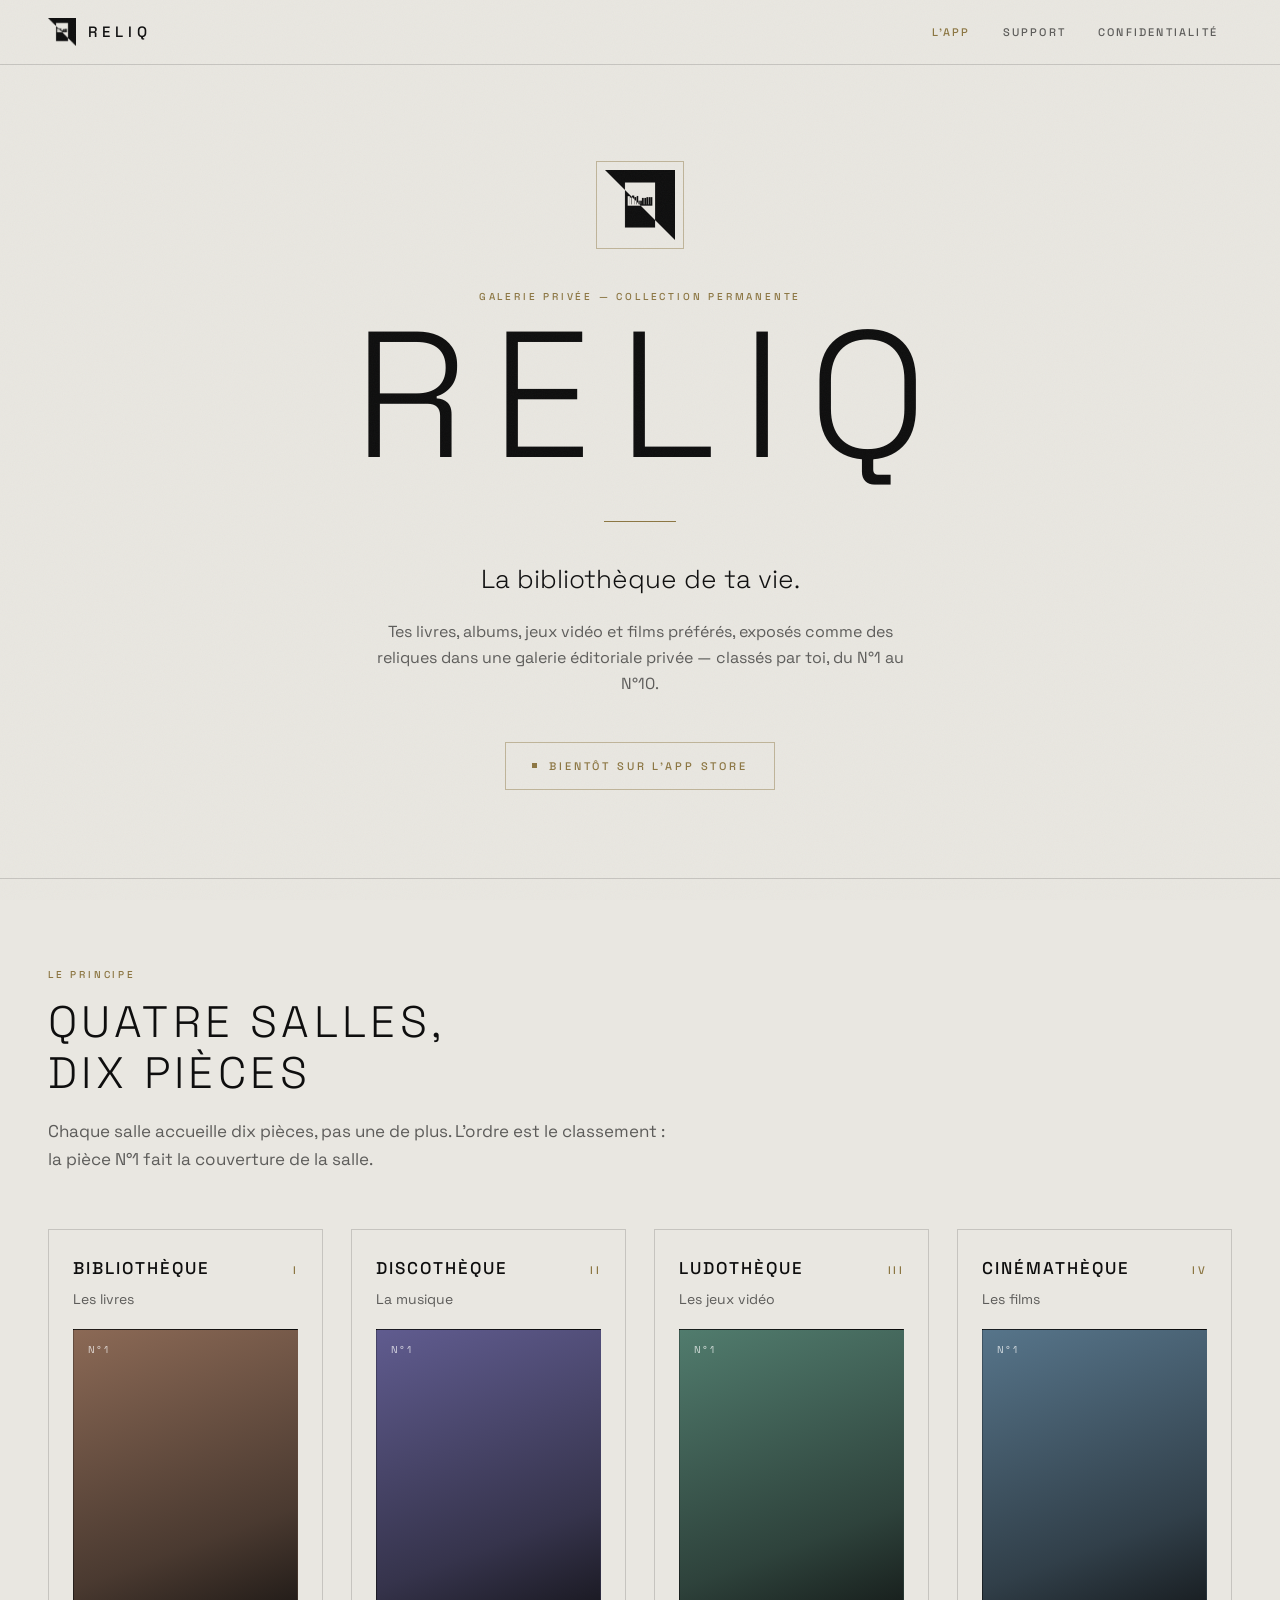
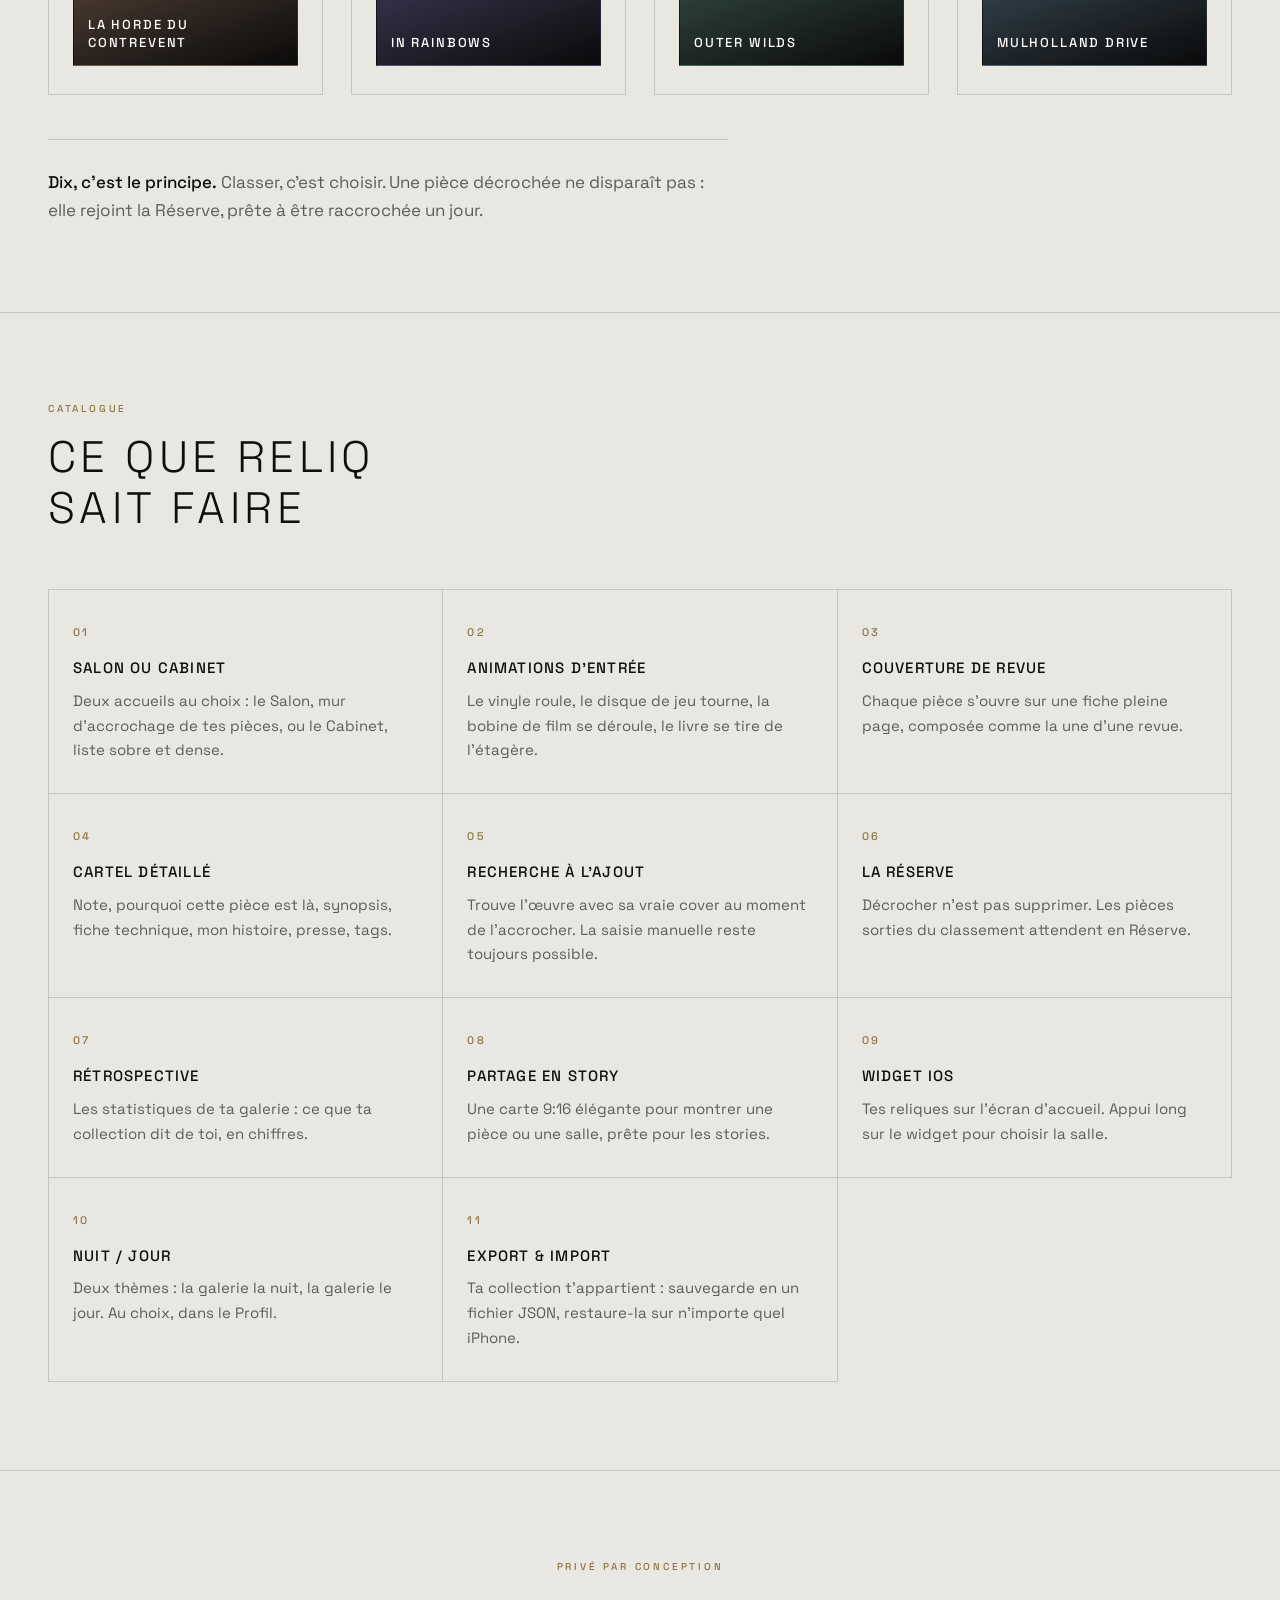
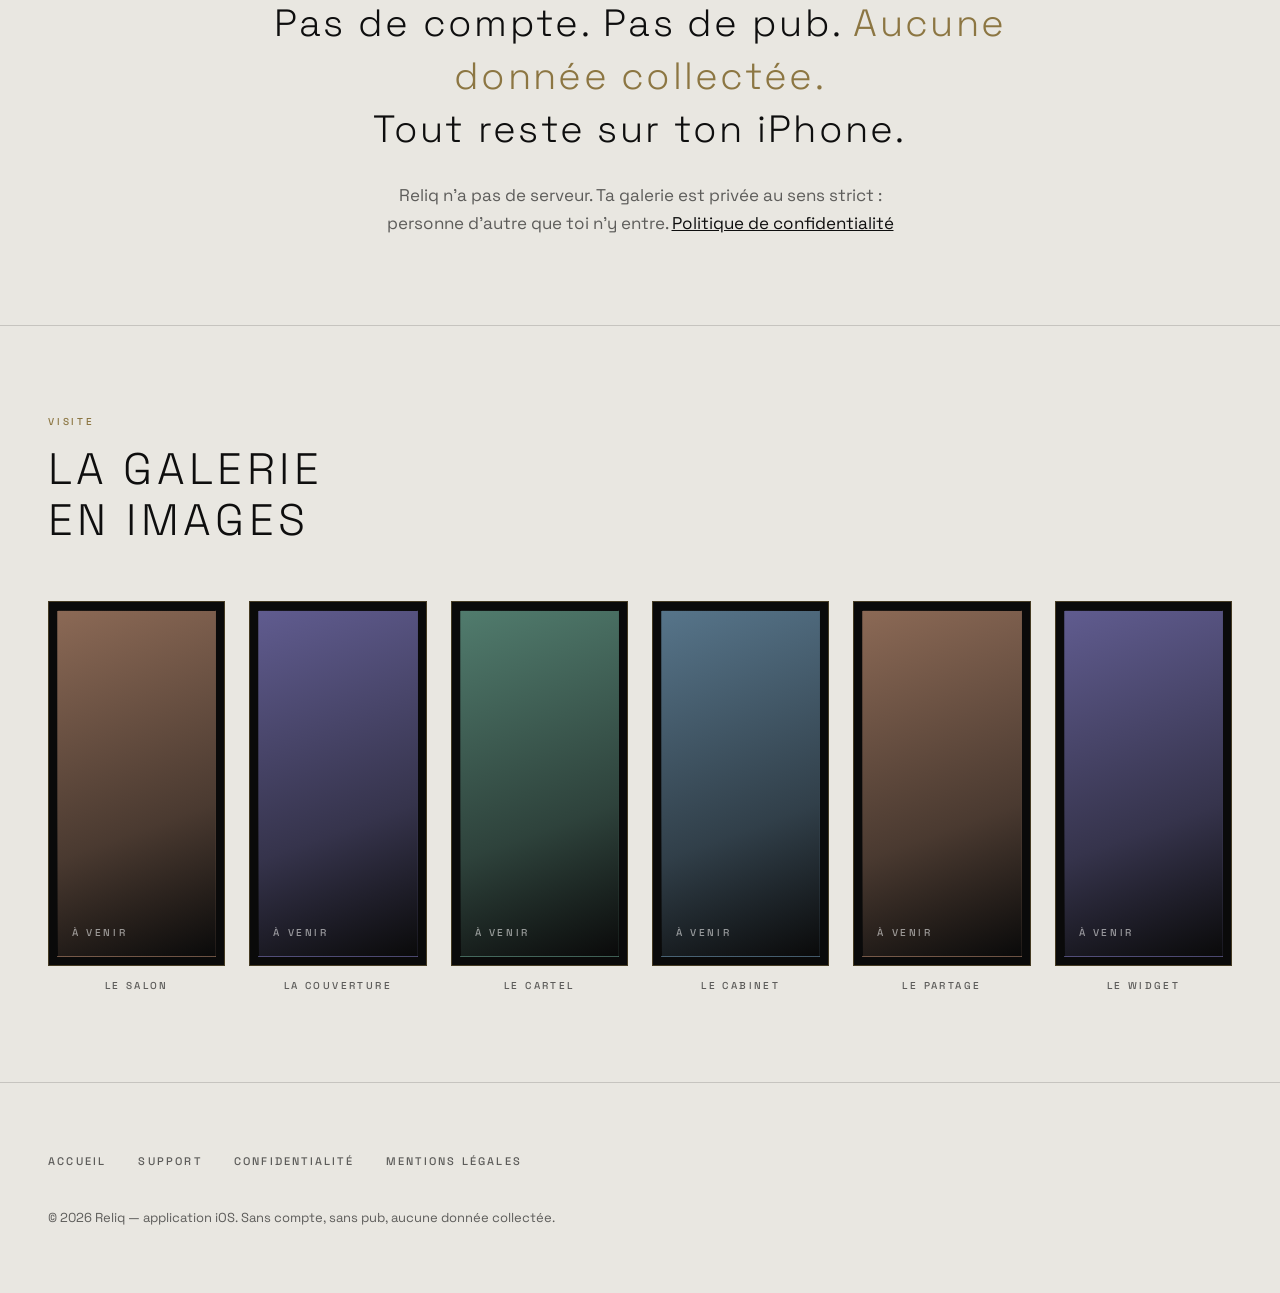
==== index.html @ 9c998a98 "site Reliq : accueil, support, confidentialité, mentions légales Co-Authored-By: Claude Fable 5 <nor" ====
<!DOCTYPE html>
<html lang="fr">
<head>
  <meta charset="utf-8" />
  <meta name="viewport" content="width=device-width, initial-scale=1" />
  <title>Reliq — La bibliothèque de ta vie</title>
  <meta name="description" content="Reliq expose tes livres, albums, jeux vidéo et films préférés comme des reliques dans une galerie éditoriale privée, classés par toi du N°1 au N°10. App iOS, sans compte, aucune donnée collectée." />
  <link rel="canonical" href="https://reliq.studiopaprika.fr/" />
  <link rel="icon" type="image/png" sizes="64x64" href="favicon.png" />
  <link rel="apple-touch-icon" href="apple-touch-icon.png" />
  <meta name="theme-color" content="#0A0A0A" />

  <!-- Open Graph -->
  <meta property="og:type" content="website" />
  <meta property="og:title" content="Reliq — La bibliothèque de ta vie" />
  <meta property="og:description" content="Tes livres, albums, jeux et films préférés exposés comme des reliques dans une galerie privée, classés du N°1 au N°10. Sans compte, aucune donnée collectée." />
  <meta property="og:url" content="https://reliq.studiopaprika.fr/" />
  <meta property="og:image" content="https://reliq.studiopaprika.fr/img/icon.png" />
  <meta property="og:locale" content="fr_FR" />

  <link rel="preconnect" href="https://fonts.googleapis.com" />
  <link rel="preconnect" href="https://fonts.gstatic.com" crossorigin />
  <link href="https://fonts.googleapis.com/css2?family=Space+Grotesk:wght@300;400;500;700&display=swap" rel="stylesheet" />
  <link rel="stylesheet" href="css/style.css" />

  <script type="application/ld+json">
  {
    "@context": "https://schema.org",
    "@type": "SoftwareApplication",
    "name": "Reliq",
    "operatingSystem": "iOS",
    "applicationCategory": "LifestyleApplication",
    "description": "La bibliothèque de ta vie : tes livres, albums, jeux vidéo et films préférés exposés comme des reliques dans une galerie éditoriale privée, classés du N°1 au N°10.",
    "inLanguage": "fr"
  }
  </script>
</head>
<body>

  <header class="entete">
    <div class="conteneur">
      <a class="marque" href="./">
        <img src="img/icon.png" alt="" width="28" height="28" />
        Reliq
      </a>
      <nav>
        <a href="./" aria-current="page">L'app</a>
        <a href="support.html">Support</a>
        <a href="confidentialite.html">Confidentialité</a>
      </nav>
    </div>
  </header>

  <main>

    <!-- Hero -->
    <section class="hero">
      <div class="conteneur">
        <img class="icone" src="img/icon.png" alt="Icône de l'app Reliq" width="88" height="88" />
        <span class="cartel-libelle">Galerie privée — Collection permanente</span>
        <h1>Reliq</h1>
        <div class="filet-hero" aria-hidden="true"></div>
        <p class="accroche">La bibliothèque de ta vie.</p>
        <p class="sous-accroche">
          Tes livres, albums, jeux vidéo et films préférés, exposés comme des reliques
          dans une galerie éditoriale privée — classés par toi, du N°1 au N°10.
        </p>
        <span class="badge-bientot">Bientôt sur l'App Store</span>
        <!-- À la sortie, remplacer le badge ci-dessus par :
        <a class="badge-bientot" href="https://apps.apple.com/app/id6789882523">Télécharger sur l'App Store</a>
        -->
      </div>
    </section>

    <!-- Quatre salles, dix pièces -->
    <section class="section" id="salles">
      <div class="conteneur">
        <header class="tete-section">
          <span class="cartel-libelle">Le principe</span>
          <h2>Quatre salles,<br />dix pièces</h2>
          <p class="intro">
            Chaque salle accueille dix pièces, pas une de plus.
            L'ordre est le classement&nbsp;: la pièce N°1 fait la couverture de la salle.
          </p>
        </header>

        <div class="salles">
          <article class="salle">
            <div class="tete-salle">
              <h3>Bibliothèque</h3>
              <span class="numero">I</span>
            </div>
            <p class="medium">Les livres</p>
            <div class="cover cover-terre" role="img" aria-label="Cover générative de la Bibliothèque">
              <span class="n1">N°1</span>
              <span class="titre-cover">La Horde du Contrevent</span>
            </div>
          </article>

          <article class="salle">
            <div class="tete-salle">
              <h3>Discothèque</h3>
              <span class="numero">II</span>
            </div>
            <p class="medium">La musique</p>
            <div class="cover cover-encre" role="img" aria-label="Cover générative de la Discothèque">
              <span class="n1">N°1</span>
              <span class="titre-cover">In Rainbows</span>
            </div>
          </article>

          <article class="salle">
            <div class="tete-salle">
              <h3>Ludothèque</h3>
              <span class="numero">III</span>
            </div>
            <p class="medium">Les jeux vidéo</p>
            <div class="cover cover-verdigris" role="img" aria-label="Cover générative de la Ludothèque">
              <span class="n1">N°1</span>
              <span class="titre-cover">Outer Wilds</span>
            </div>
          </article>

          <article class="salle">
            <div class="tete-salle">
              <h3>Cinémathèque</h3>
              <span class="numero">IV</span>
            </div>
            <p class="medium">Les films</p>
            <div class="cover cover-acier" role="img" aria-label="Cover générative de la Cinémathèque">
              <span class="n1">N°1</span>
              <span class="titre-cover">Mulholland Drive</span>
            </div>
          </article>
        </div>

        <p class="note-salles">
          <strong>Dix, c'est le principe.</strong> Classer, c'est choisir. Une pièce décrochée
          ne disparaît pas : elle rejoint la Réserve, prête à être raccrochée un jour.
        </p>
      </div>
    </section>

    <!-- Fonctionnalités -->
    <section class="section" id="fonctionnalites">
      <div class="conteneur">
        <header class="tete-section">
          <span class="cartel-libelle">Catalogue</span>
          <h2>Ce que Reliq<br />sait faire</h2>
        </header>

        <div class="catalogue">
          <article class="piece-catalogue">
            <span class="numero">01</span>
            <h3>Salon ou Cabinet</h3>
            <p>Deux accueils au choix : le Salon, mur d'accrochage de tes pièces, ou le Cabinet, liste sobre et dense.</p>
          </article>
          <article class="piece-catalogue">
            <span class="numero">02</span>
            <h3>Animations d'entrée</h3>
            <p>Le vinyle roule, le disque de jeu tourne, la bobine de film se déroule, le livre se tire de l'étagère.</p>
          </article>
          <article class="piece-catalogue">
            <span class="numero">03</span>
            <h3>Couverture de revue</h3>
            <p>Chaque pièce s'ouvre sur une fiche pleine page, composée comme la une d'une revue.</p>
          </article>
          <article class="piece-catalogue">
            <span class="numero">04</span>
            <h3>Cartel détaillé</h3>
            <p>Note, pourquoi cette pièce est là, synopsis, fiche technique, mon histoire, presse, tags.</p>
          </article>
          <article class="piece-catalogue">
            <span class="numero">05</span>
            <h3>Recherche à l'ajout</h3>
            <p>Trouve l'œuvre avec sa vraie cover au moment de l'accrocher. La saisie manuelle reste toujours possible.</p>
          </article>
          <article class="piece-catalogue">
            <span class="numero">06</span>
            <h3>La Réserve</h3>
            <p>Décrocher n'est pas supprimer. Les pièces sorties du classement attendent en Réserve.</p>
          </article>
          <article class="piece-catalogue">
            <span class="numero">07</span>
            <h3>Rétrospective</h3>
            <p>Les statistiques de ta galerie : ce que ta collection dit de toi, en chiffres.</p>
          </article>
          <article class="piece-catalogue">
            <span class="numero">08</span>
            <h3>Partage en story</h3>
            <p>Une carte 9:16 élégante pour montrer une pièce ou une salle, prête pour les stories.</p>
          </article>
          <article class="piece-catalogue">
            <span class="numero">09</span>
            <h3>Widget iOS</h3>
            <p>Tes reliques sur l'écran d'accueil. Appui long sur le widget pour choisir la salle.</p>
          </article>
          <article class="piece-catalogue">
            <span class="numero">10</span>
            <h3>Nuit / Jour</h3>
            <p>Deux thèmes : la galerie la nuit, la galerie le jour. Au choix, dans le Profil.</p>
          </article>
          <article class="piece-catalogue">
            <span class="numero">11</span>
            <h3>Export &amp; import</h3>
            <p>Ta collection t'appartient : sauvegarde en un fichier JSON, restaure-la sur n'importe quel iPhone.</p>
          </article>
        </div>
      </div>
    </section>

    <!-- Privé par conception -->
    <section class="section prive" id="prive">
      <div class="conteneur">
        <span class="cartel-libelle">Privé par conception</span>
        <p class="declaration">
          Pas de compte. Pas de pub. <em>Aucune donnée collectée.</em><br />
          Tout reste sur ton iPhone.
        </p>
        <p class="detail-prive">
          Reliq n'a pas de serveur. Ta galerie est privée au sens strict :
          personne d'autre que toi n'y entre.
          <a href="confidentialite.html">Politique de confidentialité</a>
        </p>
      </div>
    </section>

    <!-- Captures -->
    <section class="section" id="captures">
      <div class="conteneur">
        <header class="tete-section">
          <span class="cartel-libelle">Visite</span>
          <h2>La galerie<br />en images</h2>
        </header>

        <div class="galerie-captures">
          <figure class="cadre">
            <div class="ecran">
              <object data="img/reliq_salon.png" type="image/png" aria-label="Capture d'écran : le Salon">
                <div class="cover cover-terre"><span class="a-venir">À venir</span></div>
              </object>
            </div>
            <figcaption>Le Salon</figcaption>
          </figure>
          <figure class="cadre">
            <div class="ecran">
              <object data="img/reliq_fiche.png" type="image/png" aria-label="Capture d'écran : la fiche couverture de revue">
                <div class="cover cover-encre"><span class="a-venir">À venir</span></div>
              </object>
            </div>
            <figcaption>La couverture</figcaption>
          </figure>
          <figure class="cadre">
            <div class="ecran">
              <object data="img/reliq_detail.png" type="image/png" aria-label="Capture d'écran : le cartel détaillé">
                <div class="cover cover-verdigris"><span class="a-venir">À venir</span></div>
              </object>
            </div>
            <figcaption>Le cartel</figcaption>
          </figure>
          <figure class="cadre">
            <div class="ecran">
              <object data="img/reliq_liste.png" type="image/png" aria-label="Capture d'écran : le Cabinet en liste">
                <div class="cover cover-acier"><span class="a-venir">À venir</span></div>
              </object>
            </div>
            <figcaption>Le Cabinet</figcaption>
          </figure>
          <figure class="cadre">
            <div class="ecran">
              <object data="img/reliq_partage.png" type="image/png" aria-label="Capture d'écran : le partage en story">
                <div class="cover cover-terre"><span class="a-venir">À venir</span></div>
              </object>
            </div>
            <figcaption>Le partage</figcaption>
          </figure>
          <figure class="cadre">
            <div class="ecran">
              <object data="img/reliq_widget.png" type="image/png" aria-label="Capture d'écran : le widget iOS">
                <div class="cover cover-encre"><span class="a-venir">À venir</span></div>
              </object>
            </div>
            <figcaption>Le widget</figcaption>
          </figure>
        </div>
      </div>
    </section>

  </main>

  <footer class="pied">
    <div class="conteneur">
      <nav>
        <a href="./">Accueil</a>
        <a href="support.html">Support</a>
        <a href="confidentialite.html">Confidentialité</a>
        <a href="mentions-legales.html">Mentions légales</a>
      </nav>
      <p class="signature">© 2026 Reliq — application iOS. Sans compte, sans pub, aucune donnée collectée.</p>
    </div>
  </footer>

</body>
</html>
---- css/style.css ----
/* ================================================================
   RELIQ — reliq.studiopaprika.fr
   Musée éditorial, galerie privée la nuit.
   Thème Nuit par défaut, thème Jour via prefers-color-scheme.
   ================================================================ */

:root {
  --fond: #0A0A0A;
  --texte: #FFFFFF;
  --texte-2: rgba(255, 255, 255, 0.64);
  --or: #C9B37E;
  --filet: rgba(255, 255, 255, 0.14);
  --filet-or: rgba(201, 179, 126, 0.38);
  --grain-opacite: 0.05;

  --serif: 'Space Grotesk', system-ui, sans-serif;
}

@media (prefers-color-scheme: light) {
  :root {
    --fond: #E9E7E1;
    --texte: #0E0E0E;
    --texte-2: rgba(14, 14, 14, 0.64);
    --or: #8C7642;
    --filet: rgba(14, 14, 14, 0.16);
    --filet-or: rgba(140, 118, 66, 0.45);
    --grain-opacite: 0.04;
  }
}

* { box-sizing: border-box; margin: 0; padding: 0; }

html { scroll-behavior: smooth; }
@media (prefers-reduced-motion: reduce) {
  html { scroll-behavior: auto; }
  * { transition: none !important; animation: none !important; }
}

body {
  background: var(--fond);
  color: var(--texte);
  font-family: var(--serif);
  font-weight: 400;
  font-size: 17px;
  line-height: 1.65;
  -webkit-font-smoothing: antialiased;
  overflow-x: hidden;
}

/* Grain photographique (décor pur, aucune interaction) */
body::after {
  content: "";
  position: fixed;
  inset: 0;
  z-index: 9999;
  pointer-events: none;
  opacity: var(--grain-opacite);
  background-image: url("data:image/svg+xml,%3Csvg xmlns='http://www.w3.org/2000/svg' width='240' height='240'%3E%3Cfilter id='g'%3E%3CfeTurbulence type='fractalNoise' baseFrequency='0.9' numOctaves='2' stitchTiles='stitch'/%3E%3C/filter%3E%3Crect width='100%25' height='100%25' filter='url(%23g)'/%3E%3C/svg%3E");
}

img { display: block; max-width: 100%; }
a { color: var(--texte); }

.conteneur {
  max-width: 1240px;
  margin: 0 auto;
  padding: 0 28px;
}

/* ---------------- Cartel (petits libellés de musée) ---------------- */

.cartel-libelle {
  display: block;
  font-size: 10px;
  font-weight: 500;
  letter-spacing: 0.28em;
  text-transform: uppercase;
  color: var(--or);
}

.numero {
  font-size: 11px;
  font-weight: 500;
  letter-spacing: 0.22em;
  color: var(--or);
}

/* ---------------- En-tête ---------------- */

.entete {
  border-bottom: 1px solid var(--filet);
  position: relative;
  z-index: 10;
}

.entete .conteneur {
  display: flex;
  align-items: center;
  justify-content: space-between;
  min-height: 64px;
  gap: 16px;
}

.marque {
  display: inline-flex;
  align-items: center;
  gap: 12px;
  text-decoration: none;
  font-weight: 500;
  font-size: 15px;
  letter-spacing: 0.34em;
  text-transform: uppercase;
  min-height: 44px;
}

.marque img { width: 28px; height: 28px; }

.entete nav {
  display: flex;
  align-items: center;
  gap: 4px;
}

.entete nav a {
  display: inline-flex;
  align-items: center;
  min-height: 44px;
  padding: 0 14px;
  text-decoration: none;
  font-size: 11px;
  font-weight: 500;
  letter-spacing: 0.2em;
  text-transform: uppercase;
  color: var(--texte-2);
}

.entete nav a:hover,
.entete nav a[aria-current="page"] { color: var(--or); }

/* ---------------- Hero ---------------- */

.hero {
  padding: 96px 0 88px;
  text-align: center;
  border-bottom: 1px solid var(--filet);
}

.hero .icone {
  width: 88px;
  height: 88px;
  margin: 0 auto 40px;
  border: 1px solid var(--filet-or);
  padding: 8px;
}

.hero h1 {
  font-size: clamp(64px, 14vw, 180px);
  font-weight: 300;
  letter-spacing: 0.14em;
  text-indent: 0.14em; /* compense la dernière lettre pour un vrai centrage */
  line-height: 1;
  text-transform: uppercase;
}

.hero .filet-hero {
  width: 72px;
  height: 1px;
  background: var(--or);
  margin: 36px auto;
}

.hero .accroche {
  font-size: clamp(20px, 2.6vw, 26px);
  font-weight: 300;
  max-width: 620px;
  margin: 0 auto;
}

.hero .sous-accroche {
  color: var(--texte-2);
  max-width: 560px;
  margin: 18px auto 0;
  font-size: 16px;
}

.badge-bientot {
  display: inline-flex;
  align-items: center;
  gap: 12px;
  margin-top: 44px;
  padding: 14px 26px;
  min-height: 48px;
  border: 1px solid var(--filet-or);
  font-size: 11px;
  font-weight: 500;
  letter-spacing: 0.26em;
  text-transform: uppercase;
  color: var(--or);
  cursor: default;
  user-select: none;
}

.badge-bientot::before {
  content: "";
  width: 5px;
  height: 5px;
  background: var(--or);
}

/* ---------------- Sections ---------------- */

.section {
  padding: 88px 0;
  border-bottom: 1px solid var(--filet);
}

.tete-section {
  margin-bottom: 56px;
}

.tete-section h2 {
  font-size: clamp(28px, 4vw, 44px);
  font-weight: 300;
  letter-spacing: 0.1em;
  text-transform: uppercase;
  line-height: 1.15;
  margin-top: 14px;
}

.tete-section .intro {
  color: var(--texte-2);
  max-width: 620px;
  margin-top: 18px;
}

/* ---------------- Salles ---------------- */

.salles {
  display: grid;
  grid-template-columns: repeat(4, 1fr);
  gap: 28px;
}

.salle {
  border: 1px solid var(--filet);
  padding: 24px 24px 28px;
  display: flex;
  flex-direction: column;
  gap: 18px;
}

.salle .tete-salle {
  display: flex;
  align-items: baseline;
  justify-content: space-between;
  gap: 8px;
}

.salle h3 {
  font-size: 17px;
  font-weight: 500;
  letter-spacing: 0.12em;
  text-transform: uppercase;
}

.salle .medium {
  color: var(--texte-2);
  font-size: 14px;
  margin-top: -12px;
}

/* Cover générative 2:3 — saturation faible, une teinte par salle */
.cover {
  aspect-ratio: 2 / 3;
  width: 100%;
  position: relative;
  display: flex;
  align-items: flex-end;
  padding: 14px;
  border: 1px solid var(--filet);
}

.cover .titre-cover {
  color: #FFFFFF;
  font-size: 13px;
  font-weight: 500;
  letter-spacing: 0.14em;
  text-transform: uppercase;
  line-height: 1.35;
}

.cover .a-venir {
  font-size: 10px;
  font-weight: 500;
  letter-spacing: 0.26em;
  text-transform: uppercase;
  color: rgba(255, 255, 255, 0.55);
}

.cover .n1 {
  position: absolute;
  top: 12px;
  left: 14px;
  font-size: 10px;
  letter-spacing: 0.24em;
  color: rgba(255, 255, 255, 0.72);
}

.cover-terre    { background: linear-gradient(160deg, hsl(22, 24%, 44%) 0%, hsl(22, 21%, 24%) 62%, #0A0A0A 100%); }
.cover-encre    { background: linear-gradient(160deg, hsl(245, 22%, 46%) 0%, hsl(245, 19%, 25%) 62%, #0A0A0A 100%); }
.cover-verdigris{ background: linear-gradient(160deg, hsl(160, 21%, 40%) 0%, hsl(160, 18%, 22%) 62%, #0A0A0A 100%); }
.cover-acier    { background: linear-gradient(160deg, hsl(205, 23%, 44%) 0%, hsl(205, 20%, 24%) 62%, #0A0A0A 100%); }

.note-salles {
  margin-top: 44px;
  padding-top: 28px;
  border-top: 1px solid var(--filet);
  color: var(--texte-2);
  max-width: 680px;
}

.note-salles strong { color: var(--texte); font-weight: 500; }

/* ---------------- Fonctionnalités ---------------- */

.catalogue {
  display: grid;
  grid-template-columns: repeat(3, 1fr);
  border-top: 1px solid var(--filet);
  border-left: 1px solid var(--filet);
}

.piece-catalogue {
  border-right: 1px solid var(--filet);
  border-bottom: 1px solid var(--filet);
  padding: 26px 24px 30px;
}

.piece-catalogue h3 {
  font-size: 15px;
  font-weight: 500;
  letter-spacing: 0.08em;
  text-transform: uppercase;
  margin: 12px 0 8px;
}

.piece-catalogue p {
  color: var(--texte-2);
  font-size: 15px;
}

/* ---------------- Privé par conception ---------------- */

.prive {
  text-align: center;
}

.prive .declaration {
  font-size: clamp(24px, 3.4vw, 38px);
  font-weight: 300;
  letter-spacing: 0.06em;
  max-width: 880px;
  margin: 22px auto 0;
  line-height: 1.4;
}

.prive .declaration em {
  font-style: normal;
  color: var(--or);
}

.prive .detail-prive {
  color: var(--texte-2);
  max-width: 560px;
  margin: 24px auto 0;
}

/* ---------------- Captures ---------------- */

.galerie-captures {
  display: grid;
  grid-template-columns: repeat(6, 1fr);
  gap: 24px;
}

.cadre {
  display: flex;
  flex-direction: column;
  gap: 12px;
}

.cadre .ecran {
  border: 1px solid var(--filet-or);
  padding: 8px;
  background: #0A0A0A;
}

.cadre object,
.cadre img {
  width: 100%;
  aspect-ratio: 1320 / 2868;
  display: block;
  object-fit: cover;
}

/* Placeholder générique tant que la capture n'existe pas */
.cadre .cover {
  aspect-ratio: 1320 / 2868;
  height: 100%;
}

.cadre figcaption {
  font-size: 10px;
  font-weight: 500;
  letter-spacing: 0.24em;
  text-transform: uppercase;
  color: var(--texte-2);
  text-align: center;
}

/* ---------------- Pages texte (support, confidentialité, mentions) ---------------- */

.page-texte {
  max-width: 760px;
  margin: 0 auto;
  padding: 72px 28px 96px;
}

.page-texte header.tete-page { margin-bottom: 56px; }

.page-texte h1 {
  font-size: clamp(32px, 6vw, 56px);
  font-weight: 300;
  letter-spacing: 0.12em;
  text-transform: uppercase;
  line-height: 1.1;
  margin-top: 14px;
}

.page-texte .date {
  color: var(--texte-2);
  margin-top: 14px;
  font-size: 15px;
}

.page-texte section { margin-top: 52px; }

.page-texte h2 {
  font-size: 12px;
  font-weight: 500;
  letter-spacing: 0.26em;
  text-transform: uppercase;
  color: var(--or);
  padding-bottom: 12px;
  border-bottom: 1px solid var(--filet);
  margin-bottom: 20px;
}

.page-texte h3 {
  font-size: 16px;
  font-weight: 500;
  margin: 26px 0 6px;
}

.page-texte p { color: var(--texte-2); margin-bottom: 12px; }
.page-texte p strong { color: var(--texte); font-weight: 500; }
.page-texte ul { color: var(--texte-2); padding-left: 20px; margin-bottom: 12px; }
.page-texte li { margin-bottom: 6px; }

.page-texte a { color: var(--or); text-decoration-color: var(--filet-or); }

.bouton-mail {
  display: inline-flex;
  align-items: center;
  min-height: 48px;
  padding: 12px 24px;
  border: 1px solid var(--filet-or);
  color: var(--or);
  text-decoration: none;
  font-size: 12px;
  font-weight: 500;
  letter-spacing: 0.2em;
  text-transform: uppercase;
  margin: 6px 0 10px;
}

.bouton-mail:hover { background: rgba(201, 179, 126, 0.08); }

.mention-tmdb {
  border: 1px solid var(--filet);
  padding: 16px 20px;
  font-size: 14px;
  color: var(--texte-2);
  margin-top: 16px;
}

/* ---------------- Pied de page ---------------- */

.pied {
  padding: 56px 0 64px;
}

.pied .conteneur {
  display: flex;
  flex-direction: column;
  gap: 24px;
}

.pied nav {
  display: flex;
  flex-wrap: wrap;
  gap: 4px 8px;
}

.pied nav a {
  display: inline-flex;
  align-items: center;
  min-height: 44px;
  padding: 0 12px 0 0;
  margin-right: 12px;
  text-decoration: none;
  font-size: 11px;
  font-weight: 500;
  letter-spacing: 0.2em;
  text-transform: uppercase;
  color: var(--texte-2);
}

.pied nav a:hover { color: var(--or); }

.pied .signature {
  color: var(--texte-2);
  font-size: 13px;
}

/* ---------------- Responsive ---------------- */

@media (max-width: 1023px) {
  .salles { grid-template-columns: repeat(2, 1fr); }
  .salle .cover { max-width: 340px; }
  .catalogue { grid-template-columns: repeat(2, 1fr); }
  .galerie-captures { grid-template-columns: repeat(3, 1fr); }
}

/* Écrans larges mais bas (paysage déplié type pliable, fenêtres basses) :
   le hero ne dépend pas de 100vh, on resserre juste le rythme vertical
   pour qu'il reste lisible sans être écrasé. */
@media (min-width: 600px) and (max-height: 700px) {
  .hero { padding: 48px 0 56px; }
  .hero .icone { width: 64px; height: 64px; margin-bottom: 24px; }
  .hero h1 { font-size: clamp(56px, 10vw, 110px); }
  .hero .filet-hero { margin: 24px auto; }
  .hero .accroche { font-size: clamp(18px, 2.2vw, 22px); }
  .badge-bientot { margin-top: 28px; }
  .section { padding: 64px 0; }
  .tete-section { margin-bottom: 40px; }
}

@media (max-width: 599px) {
  body { font-size: 16px; }

  .conteneur { padding: 0 20px; }

  .entete .conteneur { min-height: 56px; }
  .marque { letter-spacing: 0.26em; font-size: 13px; }
  .entete nav a { padding: 0 10px; font-size: 10px; }

  .hero { padding: 64px 0 60px; }
  .hero .icone { width: 68px; height: 68px; margin-bottom: 32px; }

  .section { padding: 64px 0; }
  .tete-section { margin-bottom: 40px; }

  .salles { grid-template-columns: repeat(2, 1fr); gap: 14px; }
  .salle { padding: 16px 14px 18px; }
  .salle h3 { font-size: 13px; letter-spacing: 0.08em; }
  .salle .medium { font-size: 12px; }
  .cover .titre-cover { font-size: 11px; }
  .catalogue { grid-template-columns: 1fr; }
  .galerie-captures { grid-template-columns: repeat(2, 1fr); gap: 16px; }

  .page-texte { padding: 56px 20px 72px; }
}
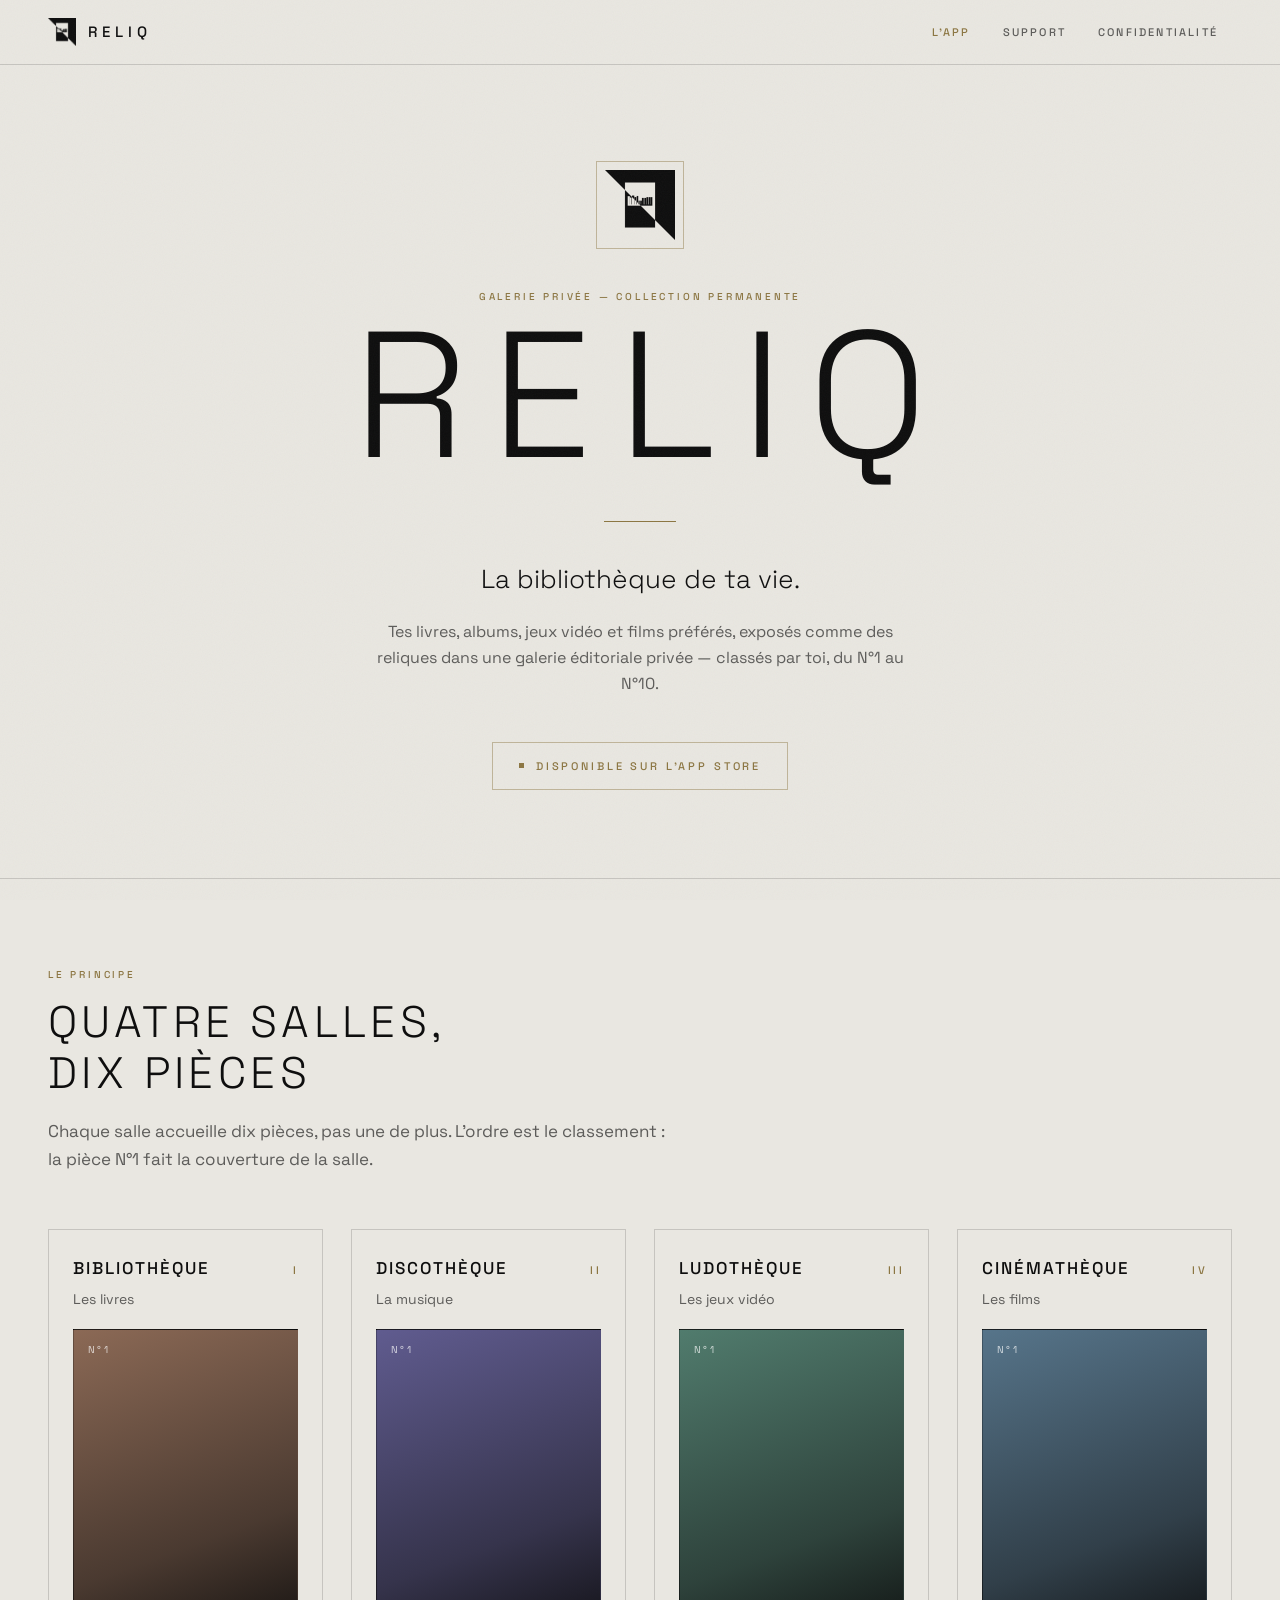
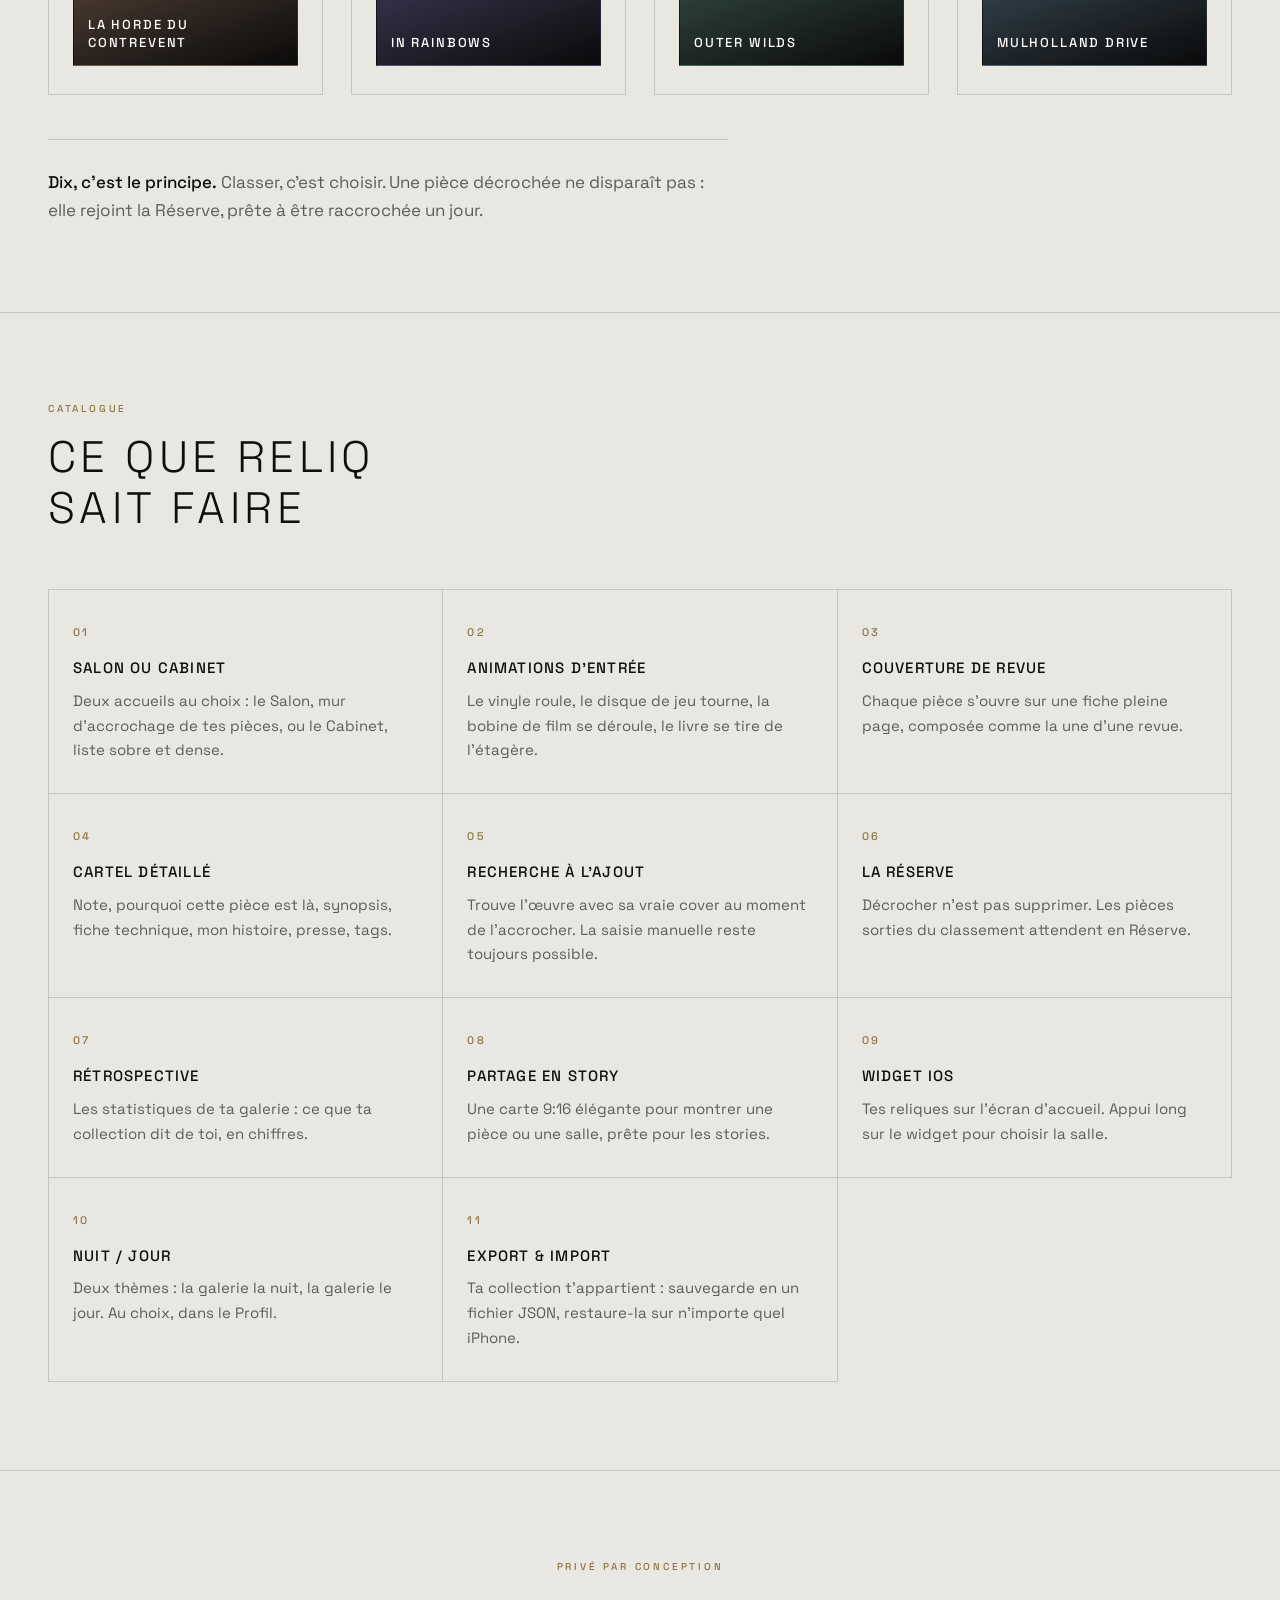
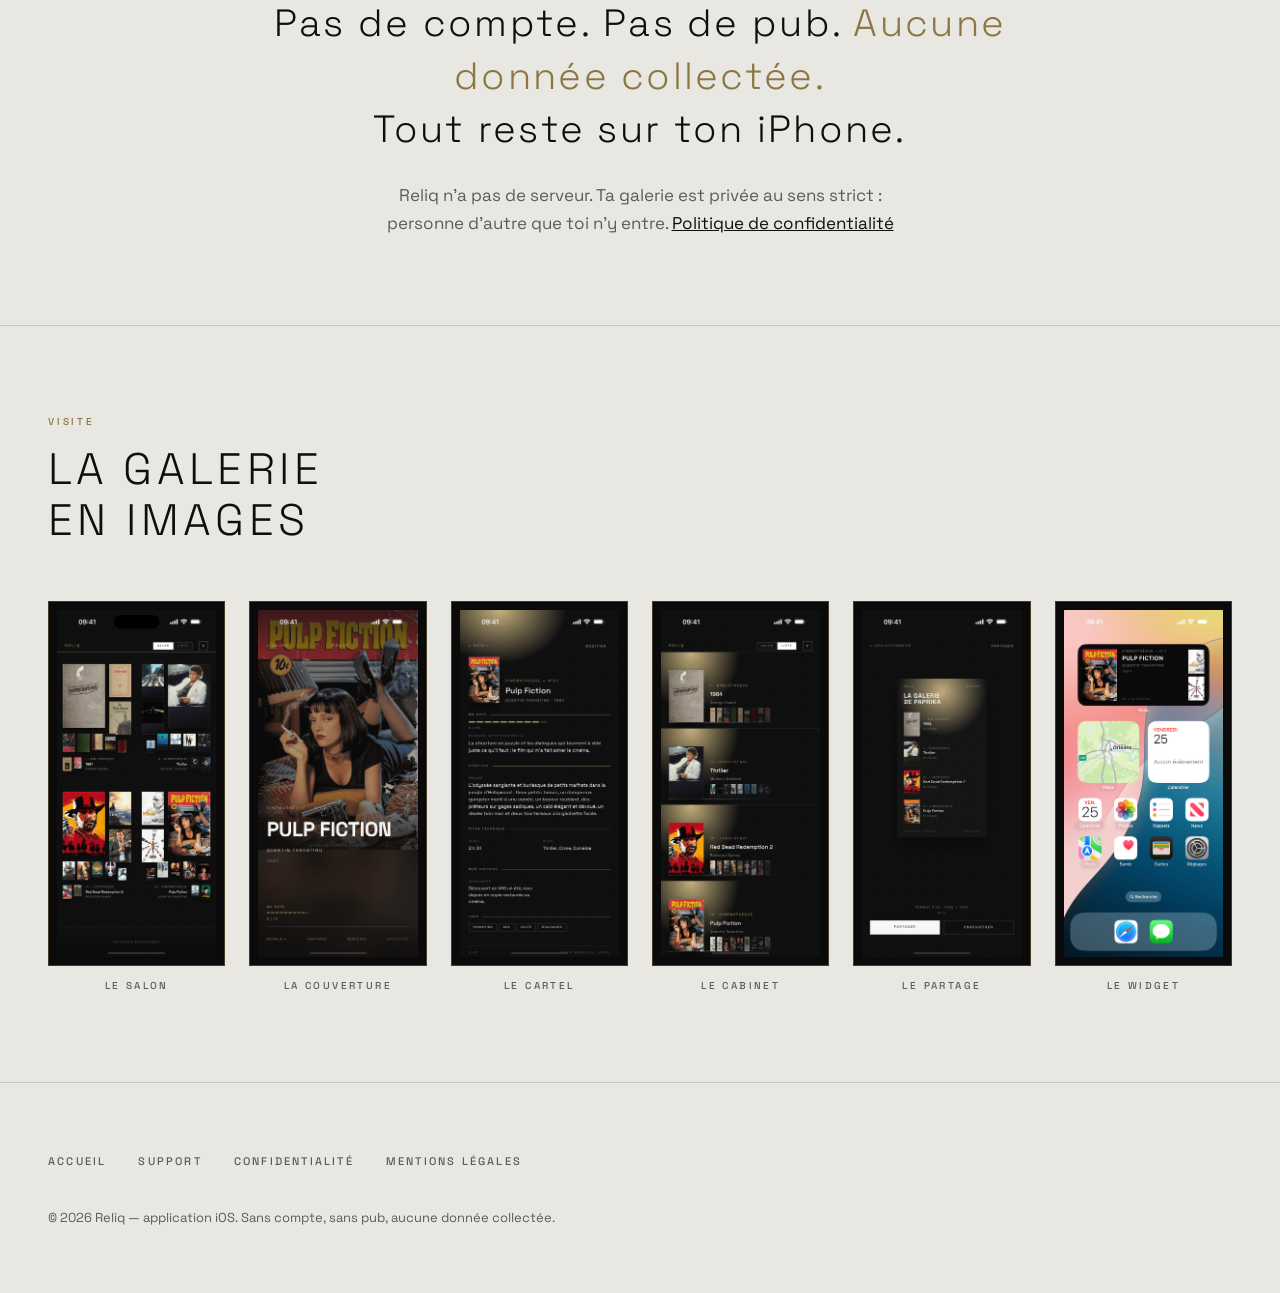
==== commit 832bddec: "site: Reliq disponible sur l'App Store Le badge du hero devient un lien vers la fiche App Store, et " ====
--- a/index.html
+++ b/index.html
@@ -65,10 +65,7 @@
           Tes livres, albums, jeux vidéo et films préférés, exposés comme des reliques
           dans une galerie éditoriale privée — classés par toi, du N°1 au N°10.
         </p>
-        <span class="badge-bientot">Bientôt sur l'App Store</span>
-        <!-- À la sortie, remplacer le badge ci-dessus par :
-        <a class="badge-bientot" href="https://apps.apple.com/app/id6789882523">Télécharger sur l'App Store</a>
-        -->
+        <a class="badge-bientot" href="https://apps.apple.com/us/app/reliq/id6789882523" target="_blank" rel="noopener">Disponible sur l'App Store</a>
       </div>
     </section>
 
@@ -237,7 +234,7 @@
           <figure class="cadre">
             <div class="ecran">
               <object data="img/reliq_salon.png" type="image/png" aria-label="Capture d'écran : le Salon">
-                <div class="cover cover-terre"><span class="a-venir">À venir</span></div>
+                <div class="cover cover-terre"><span class="a-venir">Le Salon</span></div>
               </object>
             </div>
             <figcaption>Le Salon</figcaption>
@@ -245,7 +242,7 @@
           <figure class="cadre">
             <div class="ecran">
               <object data="img/reliq_fiche.png" type="image/png" aria-label="Capture d'écran : la fiche couverture de revue">
-                <div class="cover cover-encre"><span class="a-venir">À venir</span></div>
+                <div class="cover cover-encre"><span class="a-venir">La couverture</span></div>
               </object>
             </div>
             <figcaption>La couverture</figcaption>
@@ -253,7 +250,7 @@
           <figure class="cadre">
             <div class="ecran">
               <object data="img/reliq_detail.png" type="image/png" aria-label="Capture d'écran : le cartel détaillé">
-                <div class="cover cover-verdigris"><span class="a-venir">À venir</span></div>
+                <div class="cover cover-verdigris"><span class="a-venir">Le cartel</span></div>
               </object>
             </div>
             <figcaption>Le cartel</figcaption>
@@ -261,7 +258,7 @@
           <figure class="cadre">
             <div class="ecran">
               <object data="img/reliq_liste.png" type="image/png" aria-label="Capture d'écran : le Cabinet en liste">
-                <div class="cover cover-acier"><span class="a-venir">À venir</span></div>
+                <div class="cover cover-acier"><span class="a-venir">Le Cabinet</span></div>
               </object>
             </div>
             <figcaption>Le Cabinet</figcaption>
@@ -269,7 +266,7 @@
           <figure class="cadre">
             <div class="ecran">
               <object data="img/reliq_partage.png" type="image/png" aria-label="Capture d'écran : le partage en story">
-                <div class="cover cover-terre"><span class="a-venir">À venir</span></div>
+                <div class="cover cover-terre"><span class="a-venir">Le partage</span></div>
               </object>
             </div>
             <figcaption>Le partage</figcaption>
@@ -277,7 +274,7 @@
           <figure class="cadre">
             <div class="ecran">
               <object data="img/reliq_widget.png" type="image/png" aria-label="Capture d'écran : le widget iOS">
-                <div class="cover cover-encre"><span class="a-venir">À venir</span></div>
+                <div class="cover cover-encre"><span class="a-venir">Le widget</span></div>
               </object>
             </div>
             <figcaption>Le widget</figcaption>
--- a/css/style.css
+++ b/css/style.css
@@ -196,7 +196,8 @@
   letter-spacing: 0.26em;
   text-transform: uppercase;
   color: var(--or);
-  cursor: default;
+  text-decoration: none;
+  cursor: pointer;
   user-select: none;
 }
 
